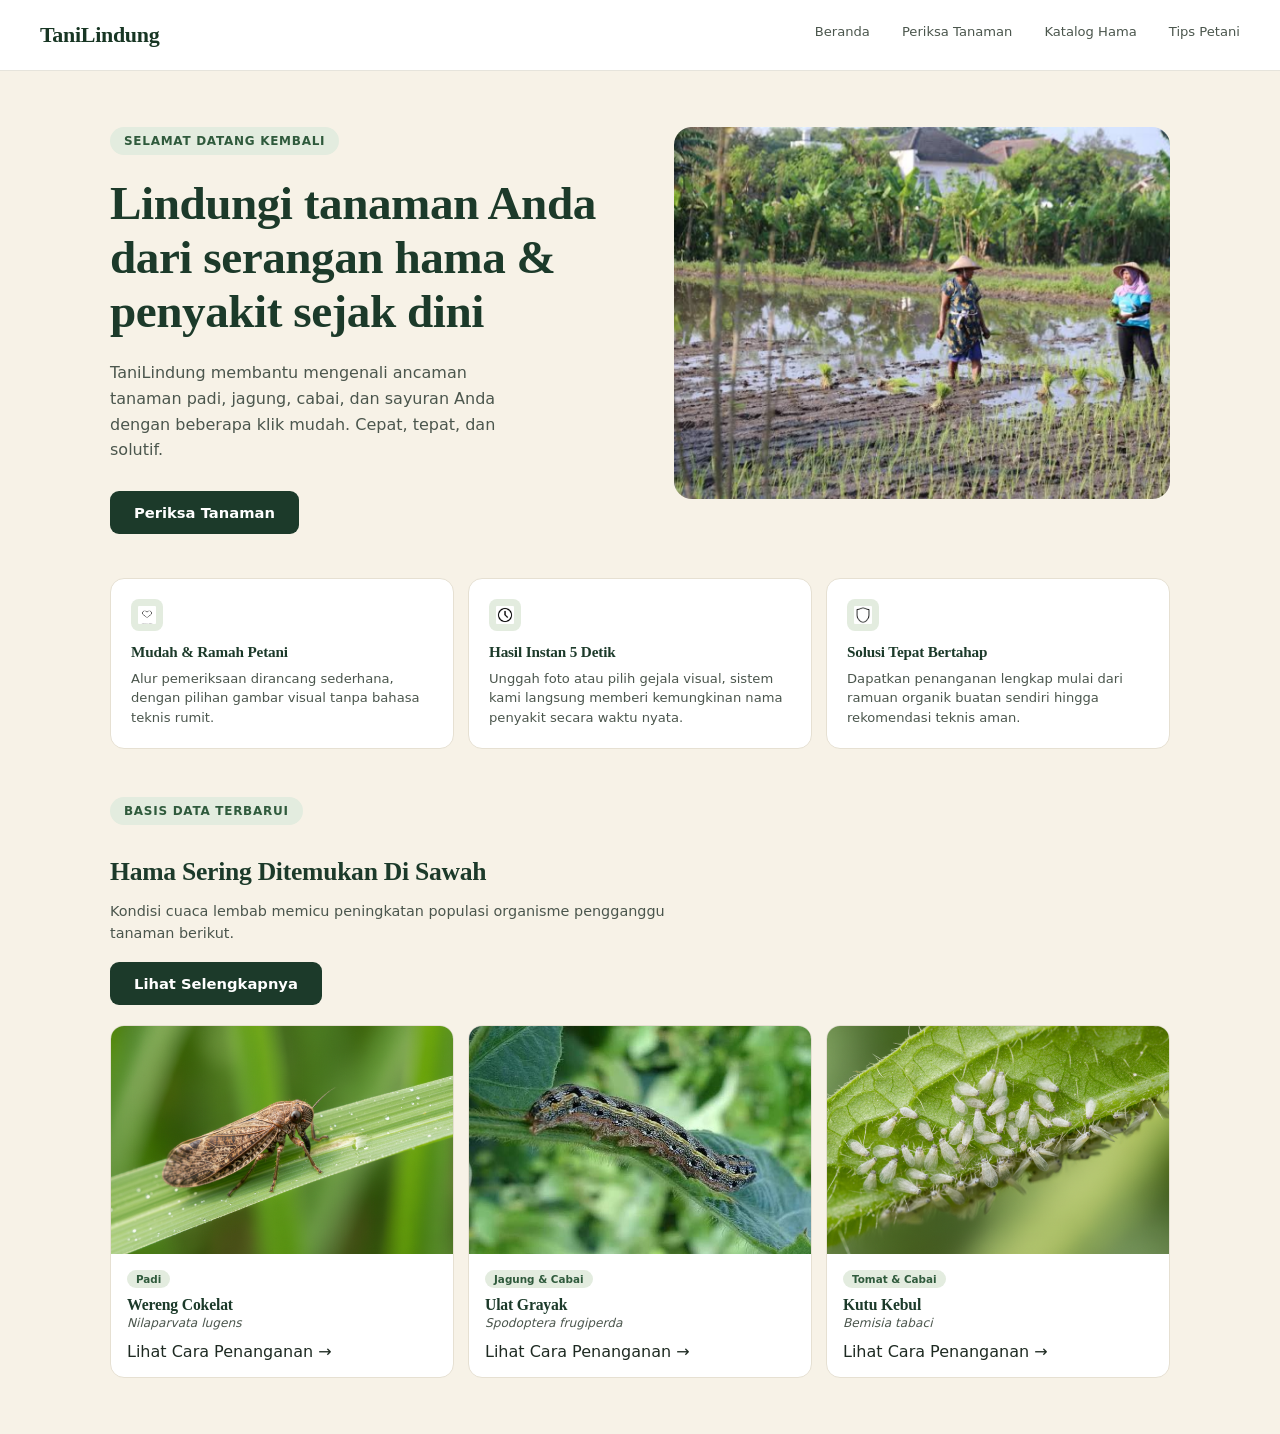
==== index.html @ 825aae60 "Add files via upload" ====
<!DOCTYPE html>
<html lang="id">
<head>
<meta charset="UTF-8">
<meta name="viewport" content="width=device-width, initial-scale=1.0">
<title>TaniLindung</title>
</head>
<body>
<link rel="stylesheet" href="beranda.css">
<header>
  <div class="logo">TaniLindung</div>
  <nav>
    <a href="index.html">Beranda</a>
    <a href="periksa tanaman.html">Periksa Tanaman</a>
    <a href="katalog hama.html">Katalog Hama</a>
    <a href="tips petani.html">Tips Petani</a>
  </nav>
</header>

<section class="hero">
  <div class="hero-text">
    <span class="eyebrow">SELAMAT DATANG KEMBALI</span>
    <h1>Lindungi tanaman Anda dari serangan hama &amp; penyakit sejak dini</h1>
    <p>TaniLindung membantu mengenali ancaman tanaman padi, jagung, cabai, dan sayuran Anda dengan beberapa klik mudah. Cepat, tepat, dan solutif.</p>
    <a href="periksa tanaman.html"><button>Periksa Tanaman</button></a>
  </div>
  <div class="hero-image">
    <img src="orang nanem padi.png">
  </div>
</section>

<section class="features">
  <div class="feature-card">
    <img src="hati.png">
    <h3>Mudah &amp; Ramah Petani</h3>
    <p>Alur pemeriksaan dirancang sederhana, dengan pilihan gambar visual tanpa bahasa teknis rumit.</p>
  </div>
  <div class="feature-card">
    <img src="jam.jpg">
    <h3>Hasil Instan 5 Detik</h3>
    <p>Unggah foto atau pilih gejala visual, sistem kami langsung memberi kemungkinan nama penyakit secara waktu nyata.</p>
  </div>
  <div class="feature-card">
    <img src="tameng.jpg">
    <h3>Solusi Tepat Bertahap</h3>
    <p>Dapatkan penanganan lengkap mulai dari ramuan organik buatan sendiri hingga rekomendasi teknis aman.</p>
  </div>
</section>

<section class="pests">
  <div class="pests-head">
    <span class="eyebrow">BASIS DATA TERBARUI</span>
    <h2>Hama Sering Ditemukan Di Sawah</h2>
    <p>Kondisi cuaca lembab memicu peningkatan populasi organisme pengganggu tanaman berikut.</p>
    <a href="katalog hama.html" ><button>Lihat Selengkapnya</button></a>
  </div>

  <div class="pest-grid">
    <div class="pest-card">
      <img src="warreng.png">
      <div class="pest-body">
        <span class="pest-tag">Padi</span>
        <h3>Wereng Cokelat</h3>
        <span class="sci">Nilaparvata lugens</span>
        <a href="detail-hama.html?id=wereng_cokelat">Lihat Cara Penanganan &rarr;</a>
      </div>
    </div>

    <div class="pest-card">
      <img src="ulat.jpg">
      <div class="pest-body">
        <span class="pest-tag">Jagung &amp; Cabai</span>
        <h3>Ulat Grayak</h3>
        <span class="sci">Spodoptera frugiperda</span>
        <a href="detail-hama.html?id=ulat_grayak_jagung">Lihat Cara Penanganan &rarr;</a>
      </div>
    </div>

    <div class="pest-card">
      <img src="kutu kebul.png">
      <div class="pest-body">
        <span class="pest-tag">Tomat &amp; Cabai</span>
        <h3>Kutu Kebul</h3>
        <span class="sci">Bemisia tabaci</span>
        <a href="detail-hama.html?id=kutu_kebul">Lihat Cara Penanganan &rarr;</a>
      </div>
    </div>
  </div>
</section>

</body>
</html>
---- beranda.css ----
* {
  box-sizing: border-box;
}

html, body {
  margin: 0;
  padding: 0;
}

body {
  background: #f7f2e7;
  color: #1e2a22;
  font-family: 'Inter', system-ui, -apple-system, sans-serif;
  -webkit-font-smoothing: antialiased;
}

h1, h2, h3 {
  font-family: 'Fraunces', Georgia, serif;
  color: #1c3a2a;
  margin: 0;
  letter-spacing: -0.01em;
}

a {
  text-decoration: none;
  color: inherit;
}

img {
  max-width: 100%;
  display: block;
}

button {
  font-family: inherit;
}

header {
  padding: 22px 40px;
  border-bottom: 1px solid #e6e0d2;
  background: #ffffff;
  display: flex;
  align-items: center;
  justify-content: space-between;
}

.logo {
  font-family: 'Fraunces', serif;
  font-weight: 600;
  font-size: 1rem;
  color: #1c3a2a;
}

nav {
  display: flex;
  gap: 32px;
}

nav a {
  font-size: 0.82rem;
  color: #4b564d;
  font-weight: 500;
  padding-bottom: 6px;
  border-bottom: 2px solid transparent;
  transition: color 0.15s ease;
}

nav a:hover {
  color: #1c3a2a;
}

nav a.active {
  color: #1c3a2a;
  border-bottom-color: #1c3a2a;
}

.eyebrow {
  display: inline-block;
  background: #e3ecdf;
  color: #2f5a3c;
  font-size: 0.75rem;
  font-weight: 600;
  letter-spacing: 0.06em;
  padding: 7px 14px;
  border-radius: 999px;
  margin-bottom: 22px;
}

.hero {
  display: grid;
  grid-template-columns: 1.05fr 1fr;
  gap: 44px;
  align-items: start;
  padding: 56px 40px 44px;
  max-width: 1140px;
  margin: 0 auto;
}

.hero h1 {
  font-size: 2.95rem;
  line-height: 1.14;
  font-weight: 600;
  margin-bottom: 22px;
  max-width: 560px;
}

.hero p {
  font-size: 1rem;
  line-height: 1.6;
  color: #4b564d;
  max-width: 430px;
  margin-bottom: 28px;
}

.hero-image img {
  border-radius: 18px;
  width: 100%;
  aspect-ratio: 4 / 3;
  object-fit: cover;
}

button {
  display: inline-flex;
  align-items: center;
  gap: 8px;
  background: #1c3a2a;
  color: #fff;
  font-weight: 600;
  font-size: 0.92rem;
  padding: 13px 24px;
  border-radius: 9px;
  border: none;
  cursor: pointer;
  transition: background 0.15s ease;
}

button:hover {
  background: #254a35;
}

button:focus-visible {
  outline: 3px solid #2f5a3c;
  outline-offset: 2px;
}

.features {
  display: grid;
  grid-template-columns: repeat(3, 1fr);
  gap: 14px;
  max-width: 1140px;
  margin: 0 auto;
  padding: 0 40px 48px;
}

.feature-card {
  background: #ffffff;
  border-radius: 14px;
  padding: 20px 20px;
  border: 1px solid #e6e0d2;
}

.feature-card img {
  width: 32px;
  height: 32px;
  background: #e3ecdf;
  border-radius: 8px;
  padding: 7px;
  margin-bottom: 12px;
}

.feature-card h3 {
  font-size: 0.95rem;
  font-weight: 600;
  margin-bottom: 8px;
}

.feature-card p {
  font-size: 0.82rem;
  line-height: 1.5;
  color: #4b564d;
  margin: 0;
}

.pests {
  max-width: 1140px;
  margin: 0 auto;
  padding: 0 40px 56px;
}

.pests-head {
  max-width: 580px;
  margin-bottom: 20px;
}

.pests-head h2 {
  font-size: 1.6rem;
  font-weight: 600;
  margin: 10px 0 10px;
}

.pests-head p {
  font-size: 0.9rem;
  color: #4b564d;
  line-height: 1.5;
  margin-bottom: 18px;
}

.pest-grid {
  display: grid;
  grid-template-columns: repeat(3, 1fr);
  gap: 14px;
  margin-top: 20px;
}

.pest-card {
  background: #ffffff;
  border-radius: 14px;
  overflow: hidden;
  border: 1px solid #e6e0d2;
}

.pest-card img {
  width: 100%;
  min-width: 0;
  aspect-ratio: 3 / 2;
  object-fit: cover;
}

.pest-body {
  padding: 14px 16px 16px;
  display: block;
}

.pest-tag {
  display: inline-block;
  align-self: unset;
  background: #e3ecdf;
  color: #2f5a3c;
  font-size: 0.65rem;
  font-weight: 600;
  padding: 3px 9px;
  border-radius: 999px;
  margin-bottom: 8px;
}

.pest-body h3 {
  font-size: 0.98rem;
  font-weight: 600;
  margin-bottom: 2px;
}

.pest-body .sci {
  font-style: italic;
  color: #4b564d;
  font-size: 0.76rem;
  display: block;
  margin-bottom: 12px;
}

.pest-link {
  display: flex;
  align-items: center;
  justify-content: space-between;
  padding-top: 10px;
  border-top: 1px solid #e6e0d2;
  font-weight: 600;
  font-size: 0.78rem;
  color: #1e2a22;
}

.pest-link::after {
  content: "→";
  font-weight: 600;
}

@media (max-width: 900px) {
  .hero {
    grid-template-columns: 1fr;
  }

  .hero h1 {
    font-size: 2.2rem;
    max-width: none;
  }

  .features {
    grid-template-columns: 1fr;
  }

  .pest-grid {
    grid-template-columns: 1fr;
  }

  nav {
    gap: 22px;
    flex-wrap: wrap;
  }

  header {
    flex-direction: column;
    gap: 16px;
    align-items: flex-start;
  }
}

header {
  background-color: #ffffff;
  border-bottom: 1px solid #e6e4dc;
  position: sticky;
  top: 0;
  z-index: 1000;
  width: 100%;
}

header .container {
  max-width: 1200px;
  margin: 0 auto;
  padding: 0 24px;
}

.navbar {
  display: flex;
  justify-content: space-between;
  align-items: center;
  padding: 18px 0;
}

.logo {
  font-family: 'Lora', Georgia, serif;
  font-size: 22px;
  font-weight: 700;
  color: #183624;
  text-decoration: none;
  letter-spacing: -0.3px;
}

.nav-menu {
  display: flex;
  align-items: center;
  gap: 32px;
  list-style: none;
  margin: 0;
  padding: 0;
}

.nav-menu li {
  margin: 0;
  padding: 0;
}

.nav-menu a {
  text-decoration: none;
  font-family: 'Plus Jakarta Sans', sans-serif;
  font-size: 14px;
  font-weight: 500;
  color: #5c6f62;
  padding-bottom: 6px;
  border-bottom: 2.5px solid transparent;
  display: inline-block;
  transition: color 0.2s ease, border-color 0.2s ease;
}

.nav-menu a:hover {
  color: #183624;
  font-weight: 600;
  border-bottom: 2.5px solid #183624;
}

.nav-menu a.active {
  color: #183624;
  font-weight: 700;
  border-bottom: 2.5px solid #183624;
}
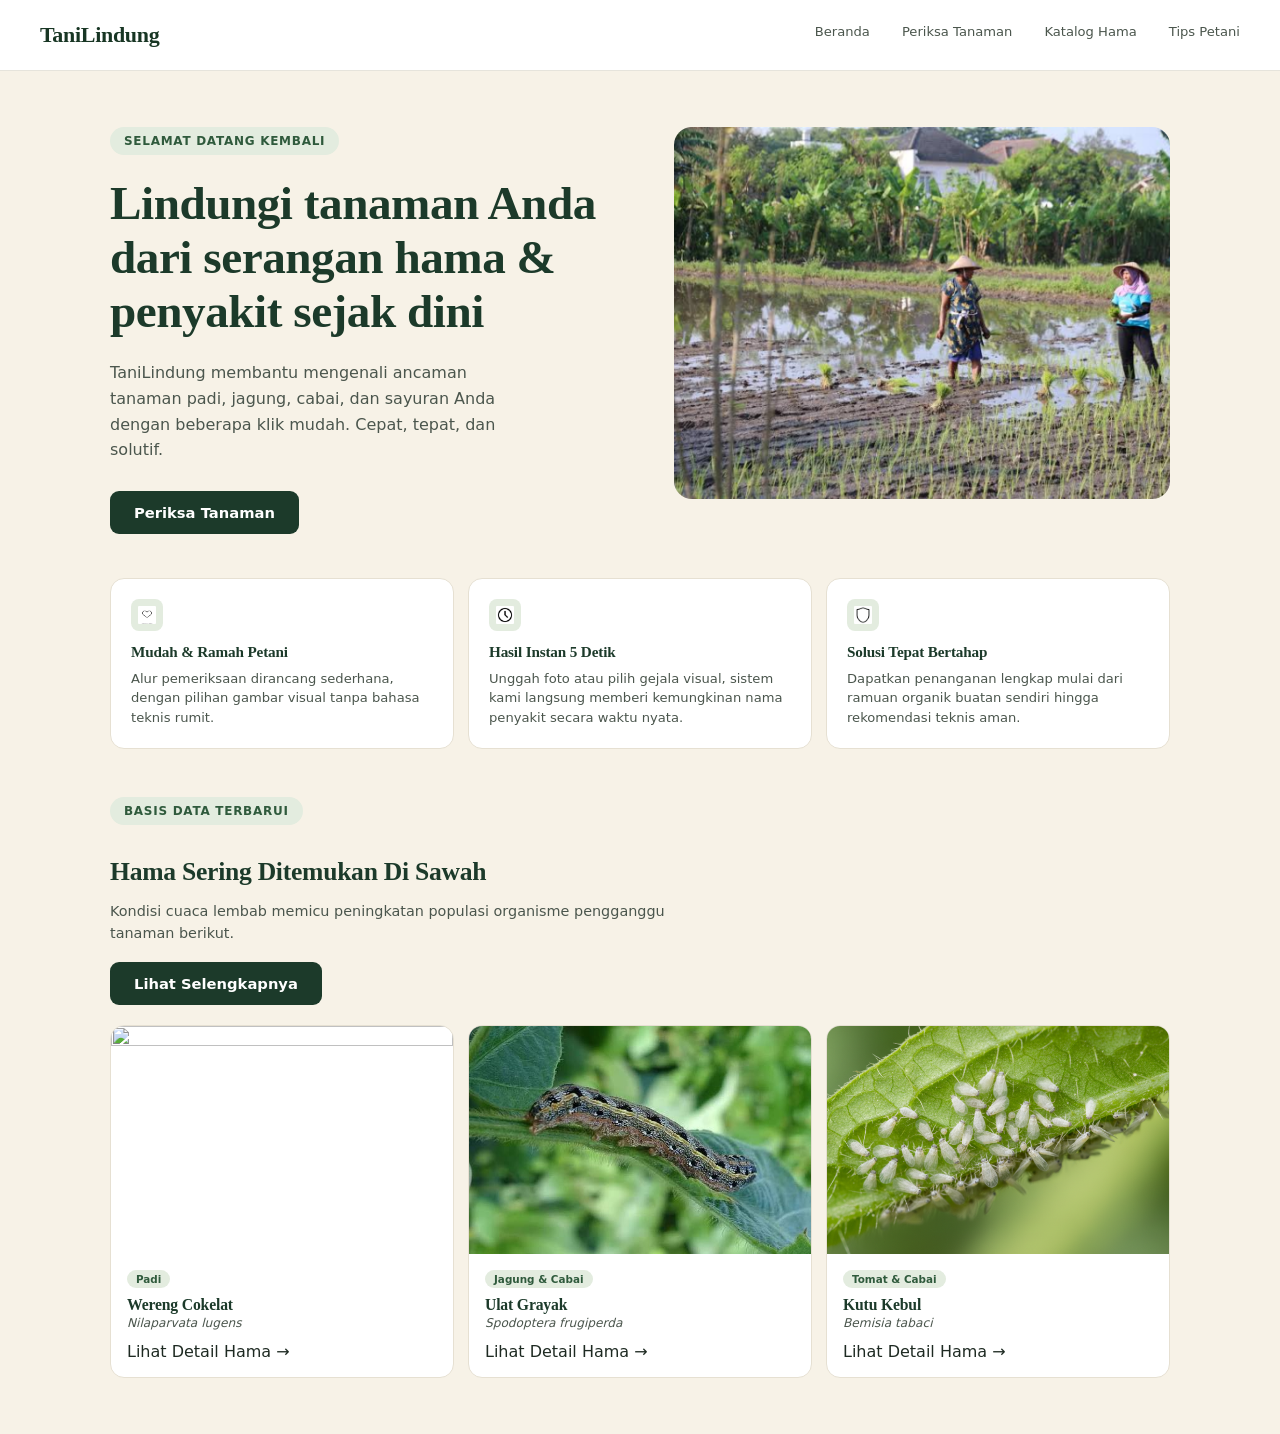
==== commit 4cc54a54: "Add files via upload" ====
--- a/index.html
+++ b/index.html
@@ -57,12 +57,12 @@
 
   <div class="pest-grid">
     <div class="pest-card">
-      <img src="warreng.png">
+      <img src="wareng coklat.png">
       <div class="pest-body">
         <span class="pest-tag">Padi</span>
         <h3>Wereng Cokelat</h3>
         <span class="sci">Nilaparvata lugens</span>
-        <a href="detail-hama.html?id=wereng_cokelat">Lihat Cara Penanganan &rarr;</a>
+        <a href="detail-hama.html?id=wereng_cokelat">Lihat Detail Hama &rarr;</a>
       </div>
     </div>
 
@@ -72,7 +72,7 @@
         <span class="pest-tag">Jagung &amp; Cabai</span>
         <h3>Ulat Grayak</h3>
         <span class="sci">Spodoptera frugiperda</span>
-        <a href="detail-hama.html?id=ulat_grayak_jagung">Lihat Cara Penanganan &rarr;</a>
+        <a href="detail-hama.html?id=ulat_grayak_jagung">Lihat Detail Hama &rarr;</a>
       </div>
     </div>
 
@@ -82,7 +82,7 @@
         <span class="pest-tag">Tomat &amp; Cabai</span>
         <h3>Kutu Kebul</h3>
         <span class="sci">Bemisia tabaci</span>
-        <a href="detail-hama.html?id=kutu_kebul">Lihat Cara Penanganan &rarr;</a>
+        <a href="detail-hama.html?id=kutu_kebul">Lihat Detail Hama &rarr;</a>
       </div>
     </div>
   </div>
